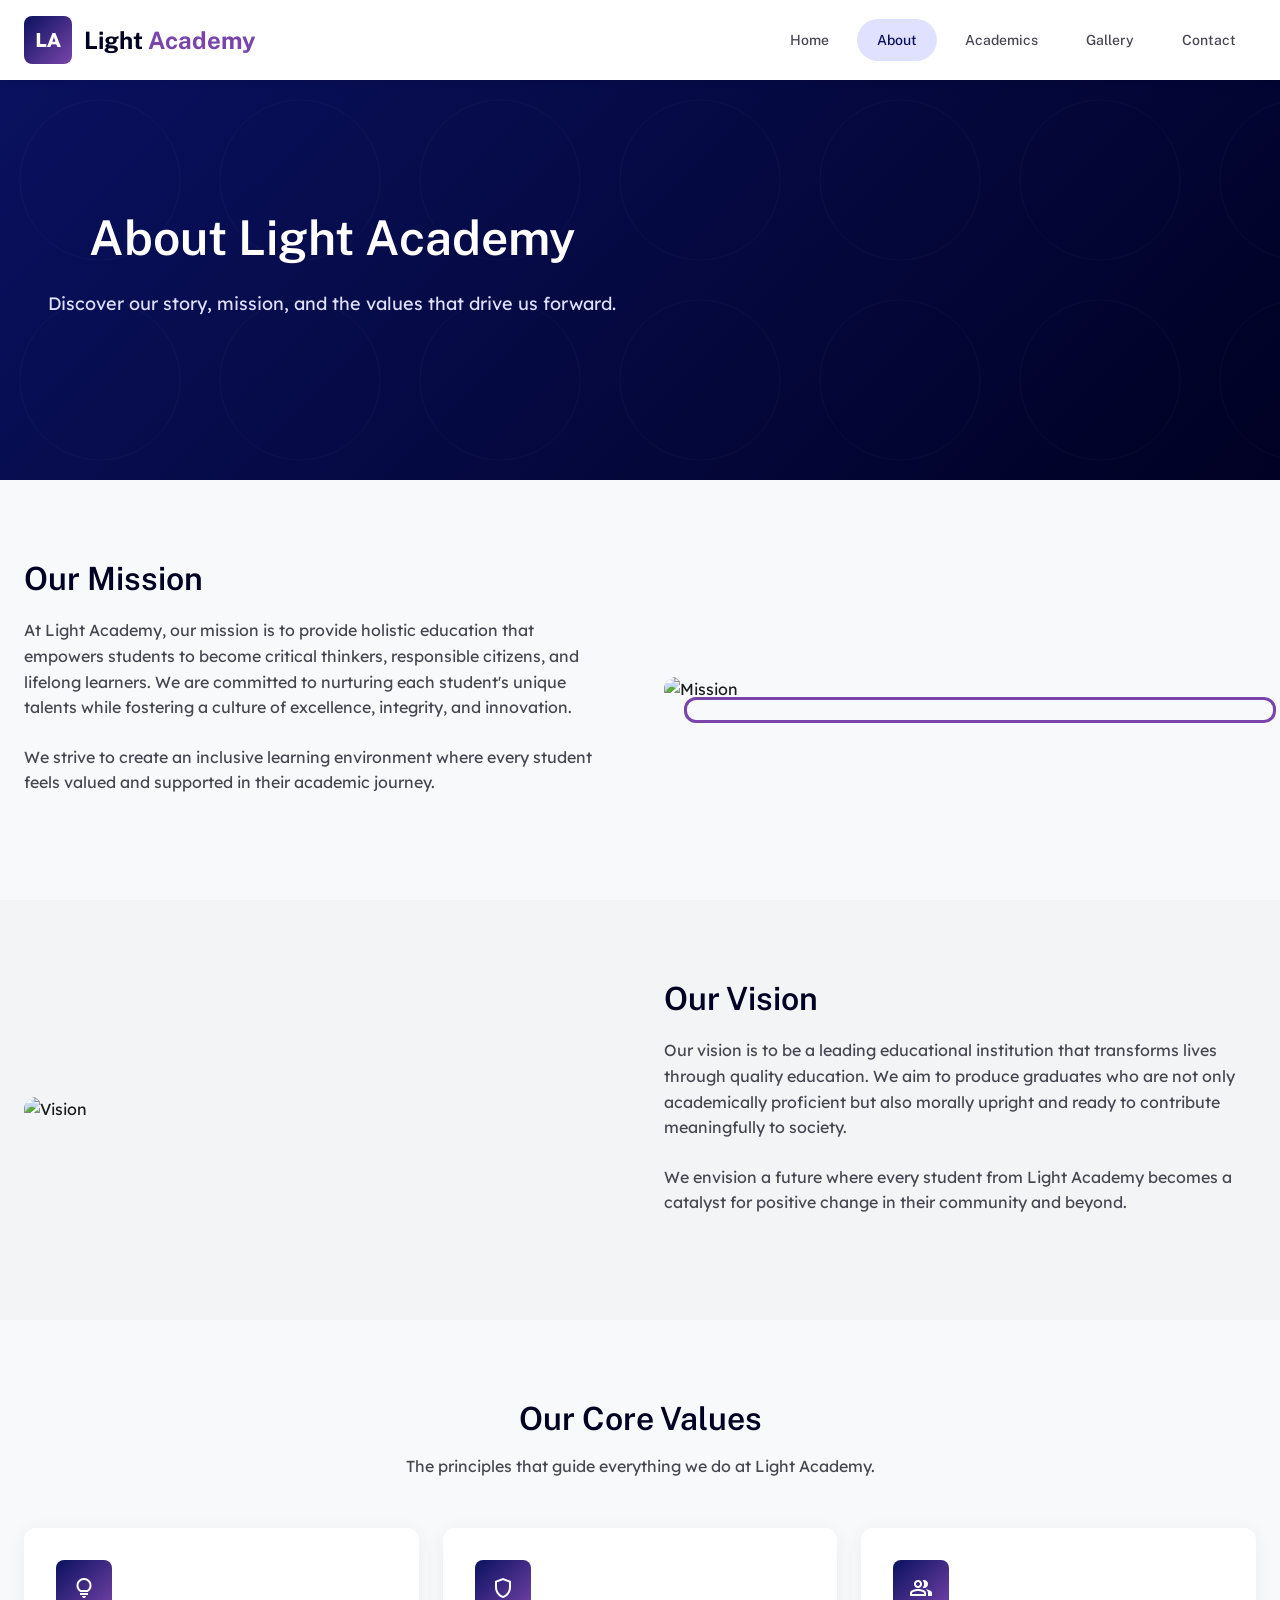
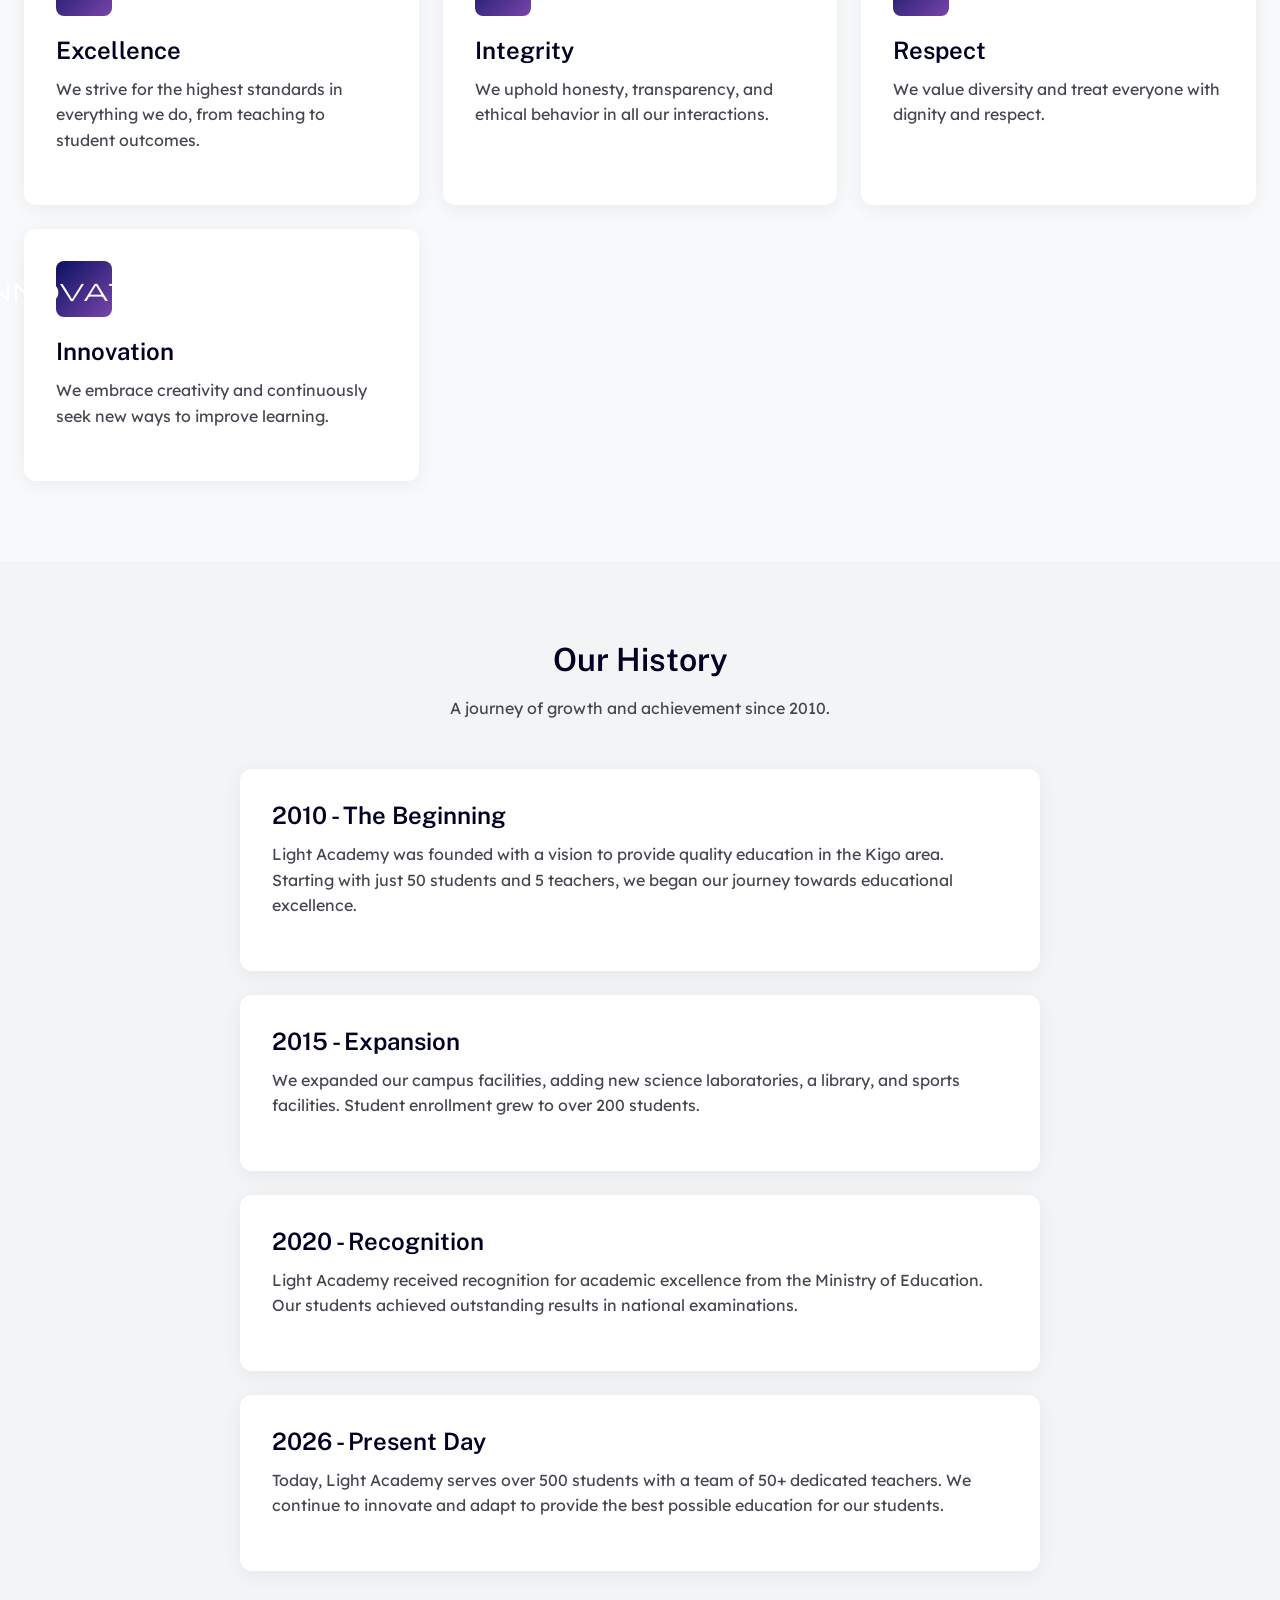
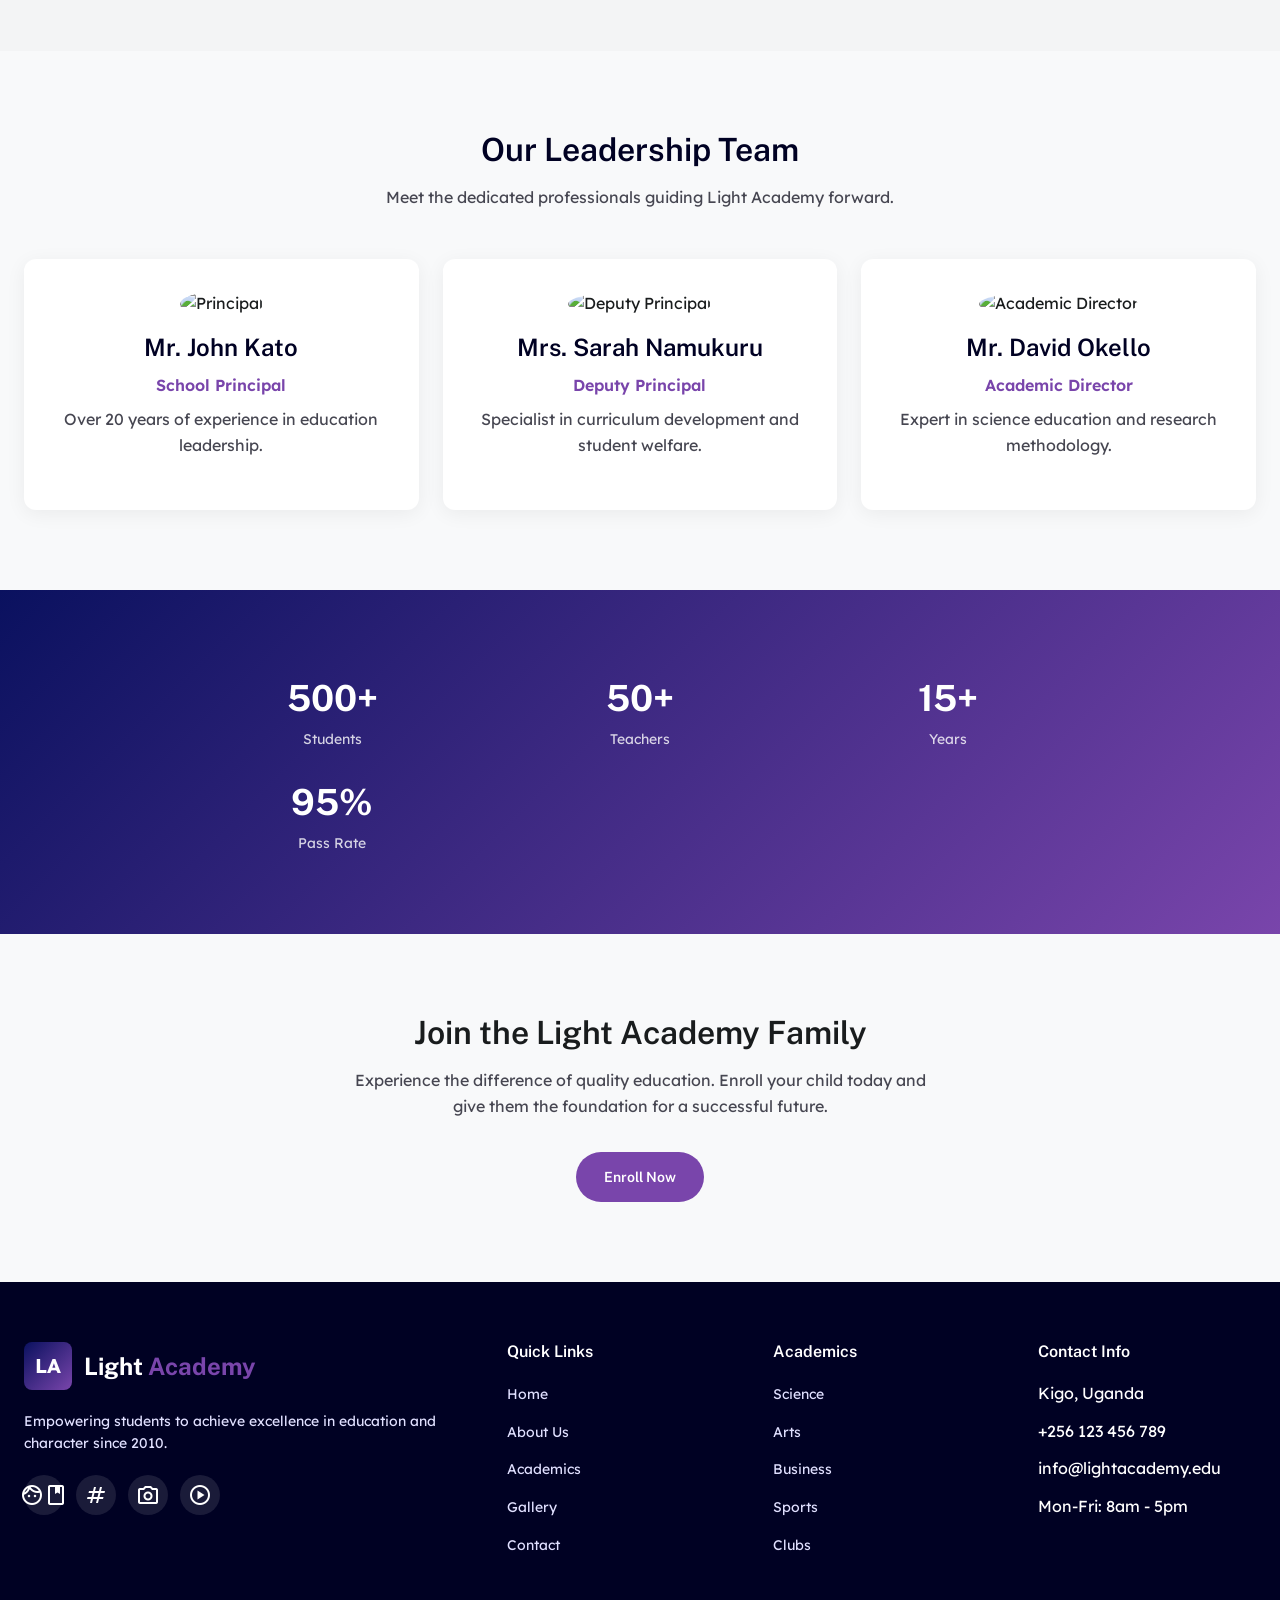
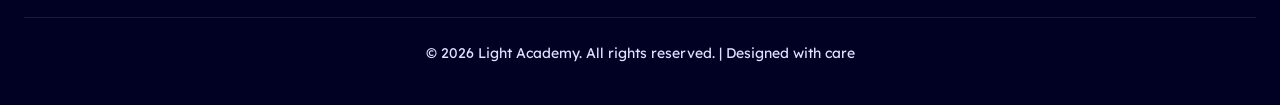
==== about.html @ 8215b7bc "Initial commit - Light Academy website" ====
<!DOCTYPE html>
<html lang="en">
<head>
    <meta charset="UTF-8">
    <meta name="viewport" content="width=device-width, initial-scale=1.0">
    <title>About Us - Light Academy</title>
    <meta name="description" content="Learn about Light Academy's history, mission, vision, and our team of dedicated educators.">
    
    <!-- Fonts -->
    <link rel="preconnect" href="https://fonts.googleapis.com">
    <link rel="preconnect" href="https://fonts.gstatic.com" crossorigin>
    <link href="https://fonts.googleapis.com/css2?family=Public+Sans:wght@400;500;600;700;800;900&family=Lexend:wght@300;400;500;600&display=swap" rel="stylesheet">
    <link href="https://fonts.googleapis.com/css2?family=Material+Symbols+Outlined:wght,FILL@100..700,0..1&display=swap" rel="stylesheet">
    
    <!-- Styles -->
    <link rel="stylesheet" href="css/styles.css">
</head>
<body>
    <!-- Header -->
    <header class="header">
        <div class="header-container">
            <a href="index.html" class="logo">
                <div class="logo-icon">LA</div>
                <div class="logo-text">Light <span>Academy</span></div>
            </a>
            
            <nav>
                <ul class="nav-menu">
                    <li class="nav-item"><a href="index.html" class="nav-link">Home</a></li>
                    <li class="nav-item"><a href="about.html" class="nav-link active">About</a></li>
                    <li class="nav-item"><a href="academics.html" class="nav-link">Academics</a></li>
                    <li class="nav-item"><a href="gallery.html" class="nav-link">Gallery</a></li>
                    <li class="nav-item"><a href="contact.html" class="nav-link">Contact</a></li>
                </ul>
            </nav>
            
            <div class="menu-toggle">
                <span></span>
                <span></span>
                <span></span>
            </div>
        </div>
    </header>

    <!-- Page Header -->
    <section class="hero" style="min-height: 400px;">
        <div class="hero-content" style="padding: 60px 24px;">
            <div class="hero-text" style="text-align: center; max-width: 800px; margin: 0 auto;">
                <h1>About Light Academy</h1>
                <p>Discover our story, mission, and the values that drive us forward.</p>
            </div>
        </div>
    </section>

    <!-- Mission & Vision Section -->
    <section class="section">
        <div class="container">
            <div class="about-grid">
                <div class="about-content">
                    <h2>Our Mission</h2>
                    <p>At Light Academy, our mission is to provide holistic education that empowers students to become critical thinkers, responsible citizens, and lifelong learners. We are committed to nurturing each student's unique talents while fostering a culture of excellence, integrity, and innovation.</p>
                    <p>We strive to create an inclusive learning environment where every student feels valued and supported in their academic journey.</p>
                </div>
                <div class="about-image">
                    <img src="https://images.unsplash.com/photo-1524178232363-1fb2b075b655?w=500&h=400&fit=crop" alt="Mission">
                </div>
            </div>
        </div>
    </section>

    <!-- Vision Section -->
    <section class="section about-section">
        <div class="container">
            <div class="about-grid">
                <div class="about-image">
                    <img src="https://images.unsplash.com/photo-1497633762265-9d179a990aa6?w=500&h=400&fit=crop" alt="Vision">
                </div>
                <div class="about-content">
                    <h2>Our Vision</h2>
                    <p>Our vision is to be a leading educational institution that transforms lives through quality education. We aim to produce graduates who are not only academically proficient but also morally upright and ready to contribute meaningfully to society.</p>
                    <p>We envision a future where every student from Light Academy becomes a catalyst for positive change in their community and beyond.</p>
                </div>
            </div>
        </div>
    </section>

    <!-- Core Values -->
    <section class="section">
        <div class="container">
            <div class="section-header">
                <h2>Our Core Values</h2>
                <p>The principles that guide everything we do at Light Academy.</p>
            </div>
            
            <div class="cards-grid">
                <div class="card">
                    <div class="card-icon">
                        <span class="material-symbols-outlined">lightbulb</span>
                    </div>
                    <h3>Excellence</h3>
                    <p>We strive for the highest standards in everything we do, from teaching to student outcomes.</p>
                </div>
                
                <div class="card">
                    <div class="card-icon">
                        <span class="material-symbols-outlined">shield</span>
                    </div>
                    <h3>Integrity</h3>
                    <p>We uphold honesty, transparency, and ethical behavior in all our interactions.</p>
                </div>
                
                <div class="card">
                    <div class="card-icon">
                        <span class="material-symbols-outlined">group</span>
                    </div>
                    <h3>Respect</h3>
                    <p>We value diversity and treat everyone with dignity and respect.</p>
                </div>
                
                <div class="card">
                    <div class="card-icon">
                        <span class="material-symbols-outlined">innovation</span>
                    </div>
                    <h3>Innovation</h3>
                    <p>We embrace creativity and continuously seek new ways to improve learning.</p>
                </div>
            </div>
        </div>
    </section>

    <!-- History Section -->
    <section class="section about-section">
        <div class="container">
            <div class="section-header">
                <h2>Our History</h2>
                <p>A journey of growth and achievement since 2010.</p>
            </div>
            
            <div style="max-width: 800px; margin: 0 auto;">
                <div class="card" style="margin-bottom: 24px;">
                    <h3>2010 - The Beginning</h3>
                    <p>Light Academy was founded with a vision to provide quality education in the Kigo area. Starting with just 50 students and 5 teachers, we began our journey towards educational excellence.</p>
                </div>
                
                <div class="card" style="margin-bottom: 24px;">
                    <h3>2015 - Expansion</h3>
                    <p>We expanded our campus facilities, adding new science laboratories, a library, and sports facilities. Student enrollment grew to over 200 students.</p>
                </div>
                
                <div class="card" style="margin-bottom: 24px;">
                    <h3>2020 - Recognition</h3>
                    <p>Light Academy received recognition for academic excellence from the Ministry of Education. Our students achieved outstanding results in national examinations.</p>
                </div>
                
                <div class="card">
                    <h3>2026 - Present Day</h3>
                    <p>Today, Light Academy serves over 500 students with a team of 50+ dedicated teachers. We continue to innovate and adapt to provide the best possible education for our students.</p>
                </div>
            </div>
        </div>
    </section>

    <!-- Team Section -->
    <section class="section">
        <div class="container">
            <div class="section-header">
                <h2>Our Leadership Team</h2>
                <p>Meet the dedicated professionals guiding Light Academy forward.</p>
            </div>
            
            <div class="cards-grid">
                <div class="card" style="text-align: center;">
                    <img src="https://images.unsplash.com/photo-1560250097-0b93528c311a?w=200&h=200&fit=crop" alt="Principal" style="width: 120px; height: 120px; border-radius: 50%; object-fit: cover; margin-bottom: 16px;">
                    <h3>Mr. John Kato</h3>
                    <p style="color: var(--secondary); font-weight: 600; margin-bottom: 8px;">School Principal</p>
                    <p>Over 20 years of experience in education leadership.</p>
                </div>
                
                <div class="card" style="text-align: center;">
                    <img src="https://images.unsplash.com/photo-1573496359142-b8d87734a5a2?w=200&h=200&fit=crop" alt="Deputy Principal" style="width: 120px; height: 120px; border-radius: 50%; object-fit: cover; margin-bottom: 16px;">
                    <h3>Mrs. Sarah Namukuru</h3>
                    <p style="color: var(--secondary); font-weight: 600; margin-bottom: 8px;">Deputy Principal</p>
                    <p>Specialist in curriculum development and student welfare.</p>
                </div>
                
                <div class="card" style="text-align: center;">
                    <img src="https://images.unsplash.com/photo-1472099645785-5658abf4ff4e?w=200&h=200&fit=crop" alt="Academic Director" style="width: 120px; height: 120px; border-radius: 50%; object-fit: cover; margin-bottom: 16px;">
                    <h3>Mr. David Okello</h3>
                    <p style="color: var(--secondary); font-weight: 600; margin-bottom: 8px;">Academic Director</p>
                    <p>Expert in science education and research methodology.</p>
                </div>
            </div>
        </div>
    </section>

    <!-- Stats Section -->
    <section class="section" style="background: linear-gradient(135deg, #0a115f, #7945ab); color: white;">
        <div class="container">
            <div class="stats-grid" style="max-width: 900px; margin: 0 auto;">
                <div class="stat-item">
                    <div class="stat-number" style="color: white;">500+</div>
                    <div class="stat-label" style="color: rgba(255,255,255,0.8);">Students</div>
                </div>
                <div class="stat-item">
                    <div class="stat-number" style="color: white;">50+</div>
                    <div class="stat-label" style="color: rgba(255,255,255,0.8);">Teachers</div>
                </div>
                <div class="stat-item">
                    <div class="stat-number" style="color: white;">15+</div>
                    <div class="stat-label" style="color: rgba(255,255,255,0.8);">Years</div>
                </div>
                <div class="stat-item">
                    <div class="stat-number" style="color: white;">95%</div>
                    <div class="stat-label" style="color: rgba(255,255,255,0.8);">Pass Rate</div>
                </div>
            </div>
        </div>
    </section>

    <!-- Call to Action -->
    <section class="section">
        <div class="container" style="text-align: center;">
            <h2>Join the Light Academy Family</h2>
            <p style="max-width: 600px; margin: 16px auto 32px; color: var(--on-surface-variant);">Experience the difference of quality education. Enroll your child today and give them the foundation for a successful future.</p>
            <a href="contact.html" class="btn btn-primary">Enroll Now</a>
        </div>
    </section>

    <!-- Footer -->
    <footer class="footer">
        <div class="footer-grid">
            <div class="footer-brand">
                <div class="logo">
                    <div class="logo-icon">LA</div>
                    <div class="logo-text">Light <span>Academy</span></div>
                </div>
                <p>Empowering students to achieve excellence in education and character since 2010.</p>
                <div class="social-links">
                    <a href="#" class="social-link" aria-label="Facebook">
                        <span class="material-symbols-outlined">facebook</span>
                    </a>
                    <a href="#" class="social-link" aria-label="Twitter">
                        <span class="material-symbols-outlined">tag</span>
                    </a>
                    <a href="#" class="social-link" aria-label="Instagram">
                        <span class="material-symbols-outlined">photo_camera</span>
                    </a>
                    <a href="#" class="social-link" aria-label="YouTube">
                        <span class="material-symbols-outlined">play_circle</span>
                    </a>
                </div>
            </div>
            
            <div class="footer-column">
                <h4>Quick Links</h4>
                <ul class="footer-links">
                    <li><a href="index.html">Home</a></li>
                    <li><a href="about.html">About Us</a></li>
                    <li><a href="academics.html">Academics</a></li>
                    <li><a href="gallery.html">Gallery</a></li>
                    <li><a href="contact.html">Contact</a></li>
                </ul>
            </div>
            
            <div class="footer-column">
                <h4>Academics</h4>
                <ul class="footer-links">
                    <li><a href="academics.html">Science</a></li>
                    <li><a href="academics.html">Arts</a></li>
                    <li><a href="academics.html">Business</a></li>
                    <li><a href="academics.html">Sports</a></li>
                    <li><a href="academics.html">Clubs</a></li>
                </ul>
            </div>
            
            <div class="footer-column">
                <h4>Contact Info</h4>
                <ul class="footer-links">
                    <li>Kigo, Uganda</li>
                    <li>+256 123 456 789</li>
                    <li>info@lightacademy.edu</li>
                    <li>Mon-Fri: 8am - 5pm</li>
                </ul>
            </div>
        </div>
        
        <div class="footer-bottom">
            <p>&copy; 2026 Light Academy. All rights reserved. | Designed with care</p>
        </div>
    </footer>

    <!-- JavaScript -->
    <script src="js/script.js"></script>
</body>
</html>
---- css/styles.css ----
/* ========================================
   LIGHT ACADEMY - Main Stylesheet
   ======================================== */

/* CSS Variables - Based on your design system */
:root {
    /* Colors from your UI */
    --primary: #000123;
    --primary-container: #0a115f;
    --primary-fixed: #e0e0ff;
    --on-primary: #ffffff;
    --on-primary-fixed: #070d5d;
    --on-primary-container: #787fcd;
    
    --secondary: #7945ab;
    --secondary-container: #ca93ff;
    --secondary-fixed: #f0dbff;
    --on-secondary: #ffffff;
    --on-secondary-container: #582289;
    
    --tertiary: #130000;
    --tertiary-container: #460000;
    --tertiary-fixed: #ffdad4;
    --on-tertiary: #ffffff;
    
    --background: #f8f9fa;
    --surface: #f8f9fa;
    --surface-container: #edeeef;
    --surface-container-low: #f3f4f5;
    --surface-container-high: #e7e8e9;
    --surface-bright: #f8f9fa;
    --surface-dim: #d9dadb;
    --surface-lowest: #ffffff;
    
    --on-background: #191c1d;
    --on-surface: #191c1d;
    --on-surface-variant: #464651;
    
    --error: #ba1a1a;
    --error-container: #ffdad6;
    --on-error: #ffffff;
    --on-error-container: #93000a;
    
    --outline: #767682;
    --outline-variant: #c7c5d2;
    
    --inverse-surface: #2e3132;
    --inverse-on-surface: #f0f1f2;
    --inverse-primary: #bdc2ff;
    
    /* Spacing */
    --spacing-xs: 4px;
    --spacing-sm: 12px;
    --spacing-md: 24px;
    --spacing-lg: 48px;
    --spacing-xl: 80px;
    
    /* Border Radius */
    --radius-sm: 0.25rem;
    --radius-md: 0.5rem;
    --radius-lg: 0.75rem;
    --radius-full: 9999px;
    
    /* Fonts */
    --font-headline: 'Public Sans', sans-serif;
    --font-body: 'Lexend', sans-serif;
}

/* Reset & Base Styles */
* {
    margin: 0;
    padding: 0;
    box-sizing: border-box;
}

html {
    scroll-behavior: smooth;
}

body {
    font-family: var(--font-body);
    background-color: var(--background);
    color: var(--on-surface);
    line-height: 1.6;
    min-height: 100vh;
}

/* Typography */
h1, h2, h3, h4, h5, h6 {
    font-family: var(--font-headline);
    font-weight: 600;
    line-height: 1.2;
}

h1 { font-size: 48px; }
h2 { font-size: 32px; }
h3 { font-size: 24px; }
h4 { font-size: 20px; }

p { margin-bottom: 16px; }

a {
    text-decoration: none;
    color: inherit;
    transition: color 0.3s ease;
}

/* ========================================
   HEADER & NAVIGATION
   ======================================== */
.header {
    background-color: var(--surface-lowest);
    box-shadow: 0 2px 8px rgba(0, 0, 0, 0.08);
    position: sticky;
    top: 0;
    z-index: 1000;
}

.header-container {
    max-width: 1280px;
    margin: 0 auto;
    padding: 16px 24px;
    display: flex;
    justify-content: space-between;
    align-items: center;
}

.logo {
    display: flex;
    align-items: center;
    gap: 12px;
}

.logo-icon {
    width: 48px;
    height: 48px;
    background: linear-gradient(135deg, var(--primary-container), var(--secondary));
    border-radius: var(--radius-md);
    display: flex;
    align-items: center;
    justify-content: center;
    color: white;
    font-weight: 700;
    font-size: 20px;
}

.logo-text {
    font-family: var(--font-headline);
    font-size: 24px;
    font-weight: 700;
    color: var(--primary);
}

.logo-text span {
    color: var(--secondary);
}

/* Navigation */
.nav-menu {
    display: flex;
    align-items: center;
    gap: 8px;
    list-style: none;
}

.nav-item {
    position: relative;
}

.nav-link {
    display: block;
    padding: 10px 20px;
    font-family: var(--font-headline);
    font-size: 14px;
    font-weight: 500;
    color: var(--on-surface-variant);
    border-radius: var(--radius-full);
    transition: all 0.3s ease;
}

.nav-link:hover,
.nav-link.active {
    background-color: var(--primary-fixed);
    color: var(--on-primary-fixed);
}

/* Mobile Menu Toggle */
.menu-toggle {
    display: none;
    flex-direction: column;
    gap: 5px;
    cursor: pointer;
    padding: 8px;
}

.menu-toggle span {
    width: 24px;
    height: 2px;
    background-color: var(--on-surface);
    transition: all 0.3s ease;
}

/* ========================================
   HERO SECTION
   ======================================== */
.hero {
    position: relative;
    min-height: 600px;
    display: flex;
    align-items: center;
    background: linear-gradient(135deg, var(--primary-container) 0%, var(--primary) 100%);
    overflow: hidden;
}

.hero::before {
    content: '';
    position: absolute;
    top: 0;
    left: 0;
    right: 0;
    bottom: 0;
    background: url('data:image/svg+xml,<svg xmlns="http://www.w3.org/2000/svg" viewBox="0 0 100 100"><circle cx="50" cy="50" r="40" fill="none" stroke="rgba(255,255,255,0.05)" stroke-width="0.5"/></svg>') repeat;
    background-size: 200px 200px;
    opacity: 0.5;
}

.hero-content {
    position: relative;
    z-index: 1;
    max-width: 1280px;
    margin: 0 auto;
    padding: 80px 24px;
    display: grid;
    grid-template-columns: 1fr 1fr;
    gap: 48px;
    align-items: center;
}

.hero-text h1 {
    color: white;
    margin-bottom: 24px;
    animation: fadeInUp 0.8s ease;
}

.hero-text p {
    color: var(--primary-fixed);
    font-size: 18px;
    margin-bottom: 32px;
    animation: fadeInUp 0.8s ease 0.2s both;
}

.hero-buttons {
    display: flex;
    gap: 16px;
    animation: fadeInUp 0.8s ease 0.4s both;
}

.hero-image {
    position: relative;
    animation: fadeInRight 0.8s ease 0.3s both;
}

.hero-image img {
    width: 100%;
    border-radius: var(--radius-lg);
    box-shadow: 0 20px 60px rgba(0, 0, 0, 0.3);
}

/* Buttons */
.btn {
    display: inline-flex;
    align-items: center;
    justify-content: center;
    gap: 8px;
    padding: 14px 28px;
    font-family: var(--font-headline);
    font-size: 14px;
    font-weight: 600;
    border-radius: var(--radius-full);
    cursor: pointer;
    transition: all 0.3s ease;
    border: none;
}

.btn-primary {
    background-color: var(--secondary);
    color: var(--on-secondary);
}

.btn-primary:hover {
    background-color: var(--on-secondary-container);
    transform: translateY(-2px);
    box-shadow: 0 8px 20px rgba(121, 69, 171, 0.4);
}

.btn-secondary {
    background-color: transparent;
    color: white;
    border: 2px solid white;
}

.btn-secondary:hover {
    background-color: white;
    color: var(--primary);
}

/* ========================================
   SECTIONS
   ======================================== */
.section {
    padding: 80px 24px;
}

.section-header {
    text-align: center;
    max-width: 700px;
    margin: 0 auto 48px;
}

.section-header h2 {
    color: var(--primary);
    margin-bottom: 16px;
}

.section-header p {
    color: var(--on-surface-variant);
    font-size: 16px;
}

.container {
    max-width: 1280px;
    margin: 0 auto;
}

/* ========================================
   CARDS
   ======================================== */
.cards-grid {
    display: grid;
    grid-template-columns: repeat(auto-fit, minmax(300px, 1fr));
    gap: 24px;
}

.card {
    background-color: var(--surface-lowest);
    border-radius: var(--radius-lg);
    padding: 32px;
    box-shadow: 0 4px 20px rgba(0, 0, 0, 0.06);
    transition: all 0.3s ease;
}

.card:hover {
    transform: translateY(-8px);
    box-shadow: 0 12px 40px rgba(0, 0, 0, 0.12);
}

.card-icon {
    width: 56px;
    height: 56px;
    background: linear-gradient(135deg, var(--primary-container), var(--secondary));
    border-radius: var(--radius-md);
    display: flex;
    align-items: center;
    justify-content: center;
    margin-bottom: 20px;
    color: white;
    font-size: 24px;
}

.card h3 {
    color: var(--primary);
    margin-bottom: 12px;
}

.card p {
    color: var(--on-surface-variant);
    margin-bottom: 20px;
}

.card-link {
    display: inline-flex;
    align-items: center;
    gap: 8px;
    color: var(--secondary);
    font-weight: 600;
    font-size: 14px;
}

.card-link:hover {
    gap: 12px;
}

/* ========================================
   ABOUT SECTION
   ======================================== */
.about-section {
    background-color: var(--surface-container-low);
}

.about-grid {
    display: grid;
    grid-template-columns: 1fr 1fr;
    gap: 48px;
    align-items: center;
}

.about-image {
    position: relative;
}

.about-image img {
    width: 100%;
    border-radius: var(--radius-lg);
}

.about-image::after {
    content: '';
    position: absolute;
    top: 20px;
    left: 20px;
    right: -20px;
    bottom: -20px;
    border: 3px solid var(--secondary);
    border-radius: var(--radius-lg);
    z-index: -1;
}

.about-content h2 {
    color: var(--primary);
    margin-bottom: 20px;
}

.about-content p {
    color: var(--on-surface-variant);
    margin-bottom: 24px;
}

.stats-grid {
    display: grid;
    grid-template-columns: repeat(3, 1fr);
    gap: 24px;
    margin-top: 32px;
}

.stat-item {
    text-align: center;
}

.stat-number {
    font-family: var(--font-headline);
    font-size: 36px;
    font-weight: 700;
    color: var(--secondary);
}

.stat-label {
    font-size: 14px;
    color: var(--on-surface-variant);
}

/* ========================================
   ACADEMICS / PROGRAMS
   ======================================== */
.programs-grid {
    display: grid;
    grid-template-columns: repeat(auto-fit, minmax(350px, 1fr));
    gap: 24px;
}

.program-card {
    background-color: var(--surface-lowest);
    border-radius: var(--radius-lg);
    overflow: hidden;
    box-shadow: 0 4px 20px rgba(0, 0, 0, 0.06);
    transition: all 0.3s ease;
}

.program-card:hover {
    transform: translateY(-8px);
    box-shadow: 0 12px 40px rgba(0, 0, 0, 0.12);
}

.program-image {
    width: 100%;
    height: 200px;
    object-fit: cover;
}

.program-content {
    padding: 24px;
}

.program-tag {
    display: inline-block;
    padding: 4px 12px;
    background-color: var(--primary-fixed);
    color: var(--on-primary-fixed);
    font-size: 12px;
    font-weight: 600;
    border-radius: var(--radius-full);
    margin-bottom: 12px;
}

.program-content h3 {
    color: var(--primary);
    margin-bottom: 12px;
}

.program-content p {
    color: var(--on-surface-variant);
    font-size: 14px;
    margin-bottom: 16px;
}

.program-features {
    list-style: none;
    margin-bottom: 20px;
}

.program-features li {
    display: flex;
    align-items: center;
    gap: 8px;
    padding: 8px 0;
    font-size: 14px;
    color: var(--on-surface-variant);
    border-bottom: 1px solid var(--outline-variant);
}

.program-features li:last-child {
    border-bottom: none;
}

.program-features li::before {
    content: '✓';
    color: var(--secondary);
    font-weight: 700;
}

/* ========================================
   GALLERY
   ======================================== */
.gallery-grid {
    display: grid;
    grid-template-columns: repeat(auto-fill, minmax(280px, 1fr));
    gap: 16px;
}

.gallery-item {
    position: relative;
    overflow: hidden;
    border-radius: var(--radius-md);
    aspect-ratio: 4/3;
    cursor: pointer;
}

.gallery-item img {
    width: 100%;
    height: 100%;
    object-fit: cover;
    transition: transform 0.5s ease;
}

.gallery-item:hover img {
    transform: scale(1.1);
}

.gallery-overlay {
    position: absolute;
    bottom: 0;
    left: 0;
    right: 0;
    padding: 20px;
    background: linear-gradient(transparent, rgba(0, 0, 0, 0.8));
    color: white;
    transform: translateY(100%);
    transition: transform 0.3s ease;
}

.gallery-item:hover .gallery-overlay {
    transform: translateY(0);
}

/* Gallery Slideshow */
.slideshow-container {
    position: relative;
    max-width: 900px;
    margin: 0 auto 48px;
    border-radius: var(--radius-lg);
    overflow: hidden;
}

.slide {
    display: none;
    animation: fade 0.5s ease;
}

.slide.active {
    display: block;
}

.slide img {
    width: 100%;
    height: 500px;
    object-fit: cover;
}

.slide-caption {
    position: absolute;
    bottom: 0;
    left: 0;
    right: 0;
    padding: 24px;
    background: linear-gradient(transparent, rgba(0, 0, 0, 0.8));
    color: white;
}

.slideshow-nav {
    position: absolute;
    top: 50%;
    transform: translateY(-50%);
    width: 48px;
    height: 48px;
    background-color: rgba(255, 255, 255, 0.9);
    border: none;
    border-radius: 50%;
    cursor: pointer;
    display: flex;
    align-items: center;
    justify-content: center;
    font-size: 24px;
    transition: all 0.3s ease;
}

.slideshow-nav:hover {
    background-color: white;
    transform: translateY(-50%) scale(1.1);
}

.slideshow-nav.prev { left: 16px; }
.slideshow-nav.next { right: 16px; }

.slideshow-dots {
    display: flex;
    justify-content: center;
    gap: 8px;
    margin-top: 16px;
}

.dot {
    width: 12px;
    height: 12px;
    background-color: var(--outline);
    border-radius: 50%;
    cursor: pointer;
    transition: all 0.3s ease;
}

.dot.active,
.dot:hover {
    background-color: var(--secondary);
    transform: scale(1.2);
}

/* ========================================
   CONTACT / REGISTRATION FORM
   ======================================== */
.contact-section {
    background-color: var(--surface-container-low);
}

.contact-grid {
    display: grid;
    grid-template-columns: 1fr 1.5fr;
    gap: 48px;
}

.contact-info {
    background-color: var(--surface-lowest);
    padding: 32px;
    border-radius: var(--radius-lg);
    box-shadow: 0 4px 20px rgba(0, 0, 0, 0.06);
}

.contact-info h3 {
    color: var(--primary);
    margin-bottom: 24px;
}

.info-item {
    display: flex;
    align-items: flex-start;
    gap: 16px;
    margin-bottom: 24px;
}

.info-icon {
    width: 48px;
    height: 48px;
    background-color: var(--primary-fixed);
    border-radius: var(--radius-md);
    display: flex;
    align-items: center;
    justify-content: center;
    color: var(--on-primary-fixed);
    font-size: 20px;
    flex-shrink: 0;
}

.info-content h4 {
    color: var(--primary);
    margin-bottom: 4px;
}

.info-content p {
    color: var(--on-surface-variant);
    font-size: 14px;
    margin: 0;
}

/* Form Styles */
.form-container {
    background-color: var(--surface-lowest);
    padding: 40px;
    border-radius: var(--radius-lg);
    box-shadow: 0 4px 20px rgba(0, 0, 0, 0.06);
}

.form-container h3 {
    color: var(--primary);
    margin-bottom: 8px;
}

.form-subtitle {
    color: var(--on-surface-variant);
    margin-bottom: 32px;
}

.form-group {
    margin-bottom: 24px;
}

.form-row {
    display: grid;
    grid-template-columns: 1fr 1fr;
    gap: 16px;
}

.form-label {
    display: block;
    font-family: var(--font-headline);
    font-size: 14px;
    font-weight: 500;
    color: var(--on-surface);
    margin-bottom: 8px;
}

.form-label .required {
    color: var(--error);
}

.form-input,
.form-select,
.form-textarea {
    width: 100%;
    padding: 14px 16px;
    font-family: var(--font-body);
    font-size: 14px;
    color: var(--on-surface);
    background-color: var(--surface);
    border: 2px solid var(--outline-variant);
    border-radius: var(--radius-md);
    transition: all 0.3s ease;
}

.form-input:focus,
.form-select:focus,
.form-textarea:focus {
    outline: none;
    border-color: var(--secondary);
    box-shadow: 0 0 0 4px rgba(121, 69, 171, 0.1);
}

.form-input.error,
.form-select.error,
.form-textarea.error {
    border-color: var(--error);
}

.form-textarea {
    min-height: 120px;
    resize: vertical;
}

.form-error {
    display: none;
    color: var(--error);
    font-size: 12px;
    margin-top: 6px;
}

.form-group.has-error .form-error {
    display: block;
}

.form-checkbox {
    display: flex;
    align-items: flex-start;
    gap: 12px;
}

.form-checkbox input {
    width: 20px;
    height: 20px;
    margin-top: 2px;
    accent-color: var(--secondary);
}

.form-checkbox label {
    font-size: 14px;
    color: var(--on-surface-variant);
}

.form-submit {
    width: 100%;
    padding: 16px;
    font-size: 16px;
}

/* Form Success Message */
.form-success {
    display: none;
    padding: 20px;
    background-color: #d4edda;
    border: 1px solid #c3e6cb;
    border-radius: var(--radius-md);
    color: #155724;
    text-align: center;
    margin-top: 16px;
}

.form-success.show {
    display: block;
}

/* ========================================
   FOOTER
   ======================================== */
.footer {
    background-color: var(--primary);
    color: white;
    padding: 60px 24px 24px;
}

.footer-grid {
    display: grid;
    grid-template-columns: 2fr 1fr 1fr 1fr;
    gap: 48px;
    max-width: 1280px;
    margin: 0 auto 48px;
}

.footer-brand .logo {
    margin-bottom: 20px;
}

.footer-brand .logo-text {
    color: white;
}

.footer-brand p {
    color: var(--primary-fixed);
    font-size: 14px;
    margin-bottom: 20px;
}

.social-links {
    display: flex;
    gap: 12px;
}

.social-link {
    width: 40px;
    height: 40px;
    background-color: rgba(255, 255, 255, 0.1);
    border-radius: 50%;
    display: flex;
    align-items: center;
    justify-content: center;
    transition: all 0.3s ease;
}

.social-link:hover {
    background-color: var(--secondary);
    transform: translateY(-4px);
}

.footer-column h4 {
    color: white;
    margin-bottom: 20px;
    font-size: 16px;
}

.footer-links {
    list-style: none;
}

.footer-links li {
    margin-bottom: 12px;
}

.footer-links a {
    color: var(--primary-fixed);
    font-size: 14px;
    transition: all 0.3s ease;
}

.footer-links a:hover {
    color: white;
    padding-left: 8px;
}

.footer-bottom {
    border-top: 1px solid rgba(255, 255, 255, 0.1);
    padding-top: 24px;
    text-align: center;
    color: var(--primary-fixed);
    font-size: 14px;
}

/* ========================================
   ANIMATIONS
   ======================================== */
@keyframes fadeInUp {
    from {
        opacity: 0;
        transform: translateY(30px);
    }
    to {
        opacity: 1;
        transform: translateY(0);
    }
}

@keyframes fadeInRight {
    from {
        opacity: 0;
        transform: translateX(30px);
    }
    to {
        opacity: 1;
        transform: translateX(0);
    }
}

@keyframes fade {
    from { opacity: 0.4; }
    to { opacity: 1; }
}

/* ========================================
   RESPONSIVE DESIGN
   ======================================== */
@media (max-width: 1024px) {
    .hero-content {
        grid-template-columns: 1fr;
        text-align: center;
    }
    
    .hero-buttons {
        justify-content: center;
    }
    
    .hero-image {
        max-width: 500px;
        margin: 0 auto;
    }
    
    .about-grid,
    .contact-grid {
        grid-template-columns: 1fr;
    }
    
    .footer-grid {
        grid-template-columns: 1fr 1fr;
    }
}

@media (max-width: 768px) {
    h1 { font-size: 36px; }
    h2 { font-size: 28px; }
    
    .menu-toggle {
        display: flex;
    }
    
    .nav-menu {
        position: fixed;
        top: 80px;
        left: 0;
        right: 0;
        background-color: var(--surface-lowest);
        flex-direction: column;
        padding: 24px;
        box-shadow: 0 8px 20px rgba(0, 0, 0, 0.1);
        transform: translateY(-150%);
        opacity: 0;
        transition: all 0.3s ease;
    }
    
    .nav-menu.active {
        transform: translateY(0);
        opacity: 1;
    }
    
    .nav-link {
        width: 100%;
        text-align: center;
    }
    
    .hero {
        min-height: auto;
        padding: 40px 0;
    }
    
    .section {
        padding: 60px 16px;
    }
    
    .stats-grid {
        grid-template-columns: 1fr;
        gap: 16px;
    }
    
    .form-row {
        grid-template-columns: 1fr;
    }
    
    .footer-grid {
        grid-template-columns: 1fr;
        text-align: center;
    }
    
    .social-links {
        justify-content: center;
    }
}

@media (max-width: 480px) {
    .hero-buttons {
        flex-direction: column;
    }
    
    .btn {
        width: 100%;
    }
    
    .cards-grid,
    .programs-grid {
        grid-template-columns: 1fr;
    }
}
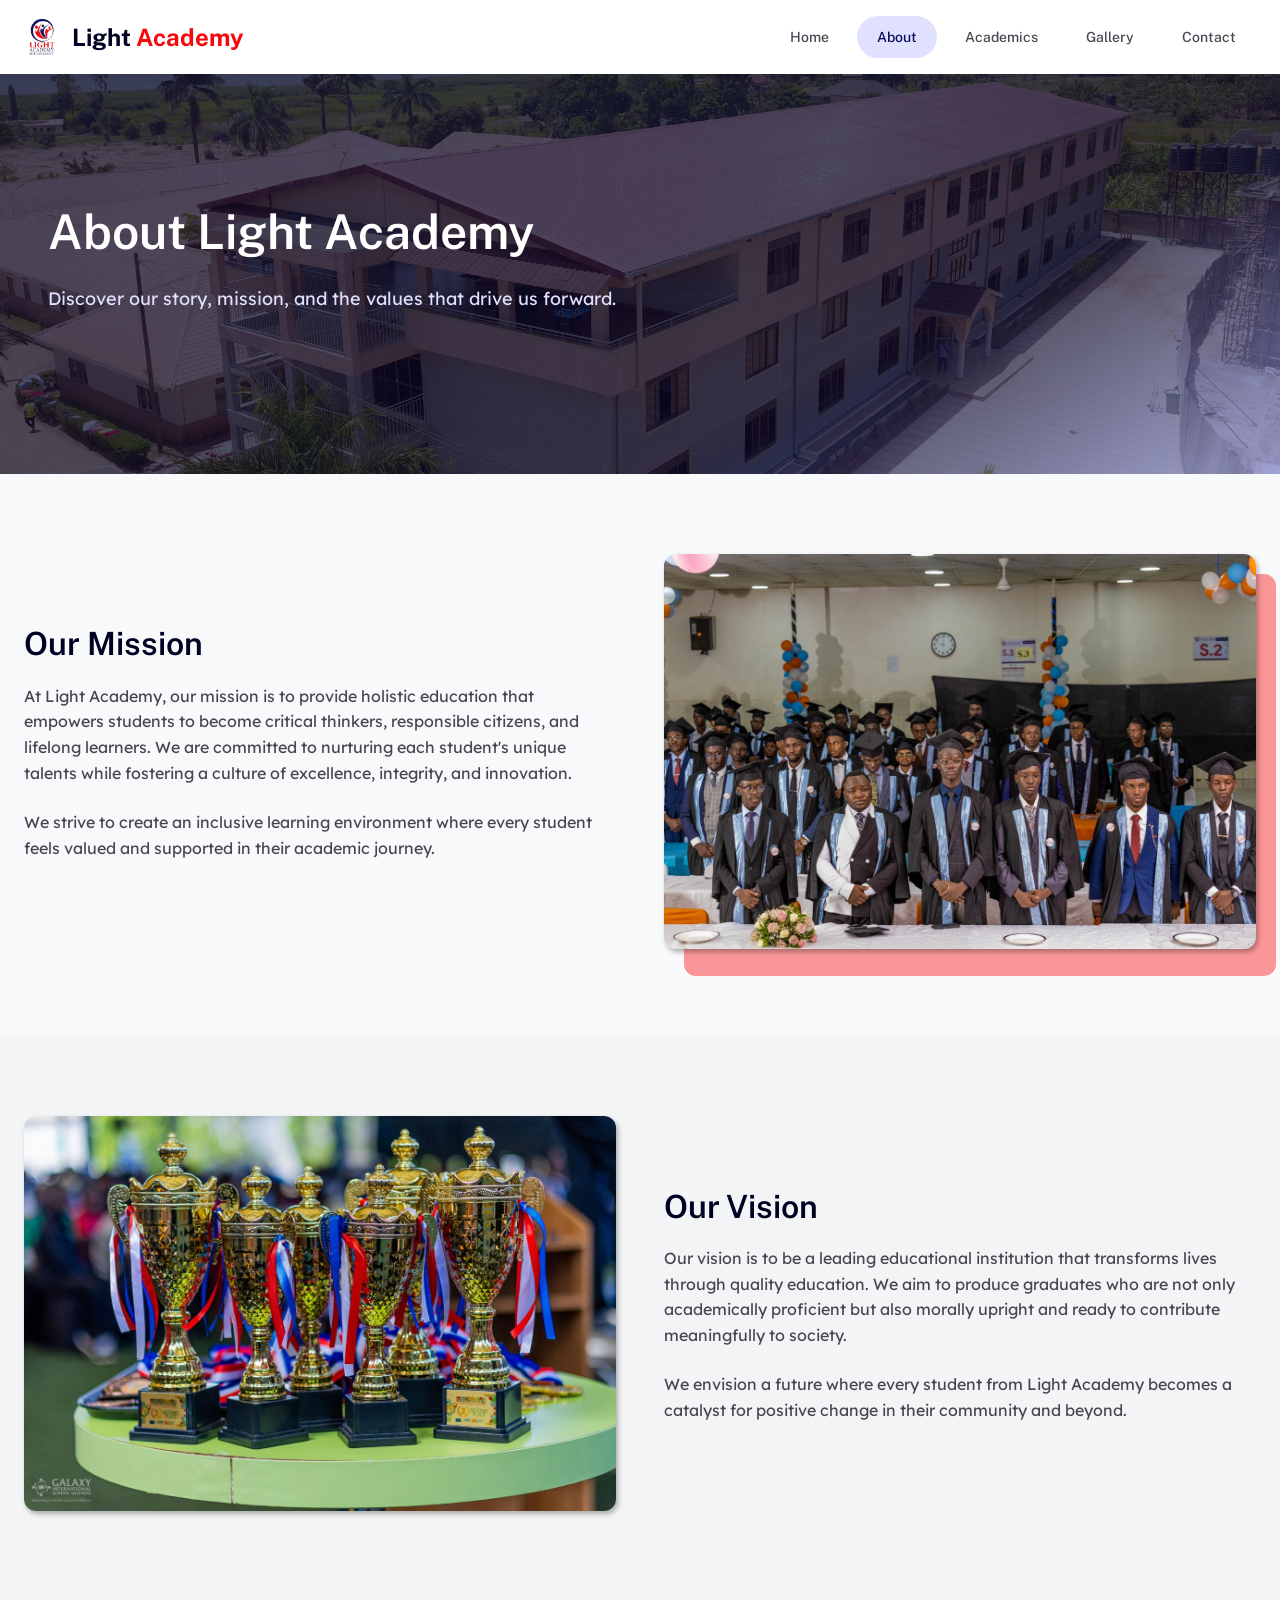
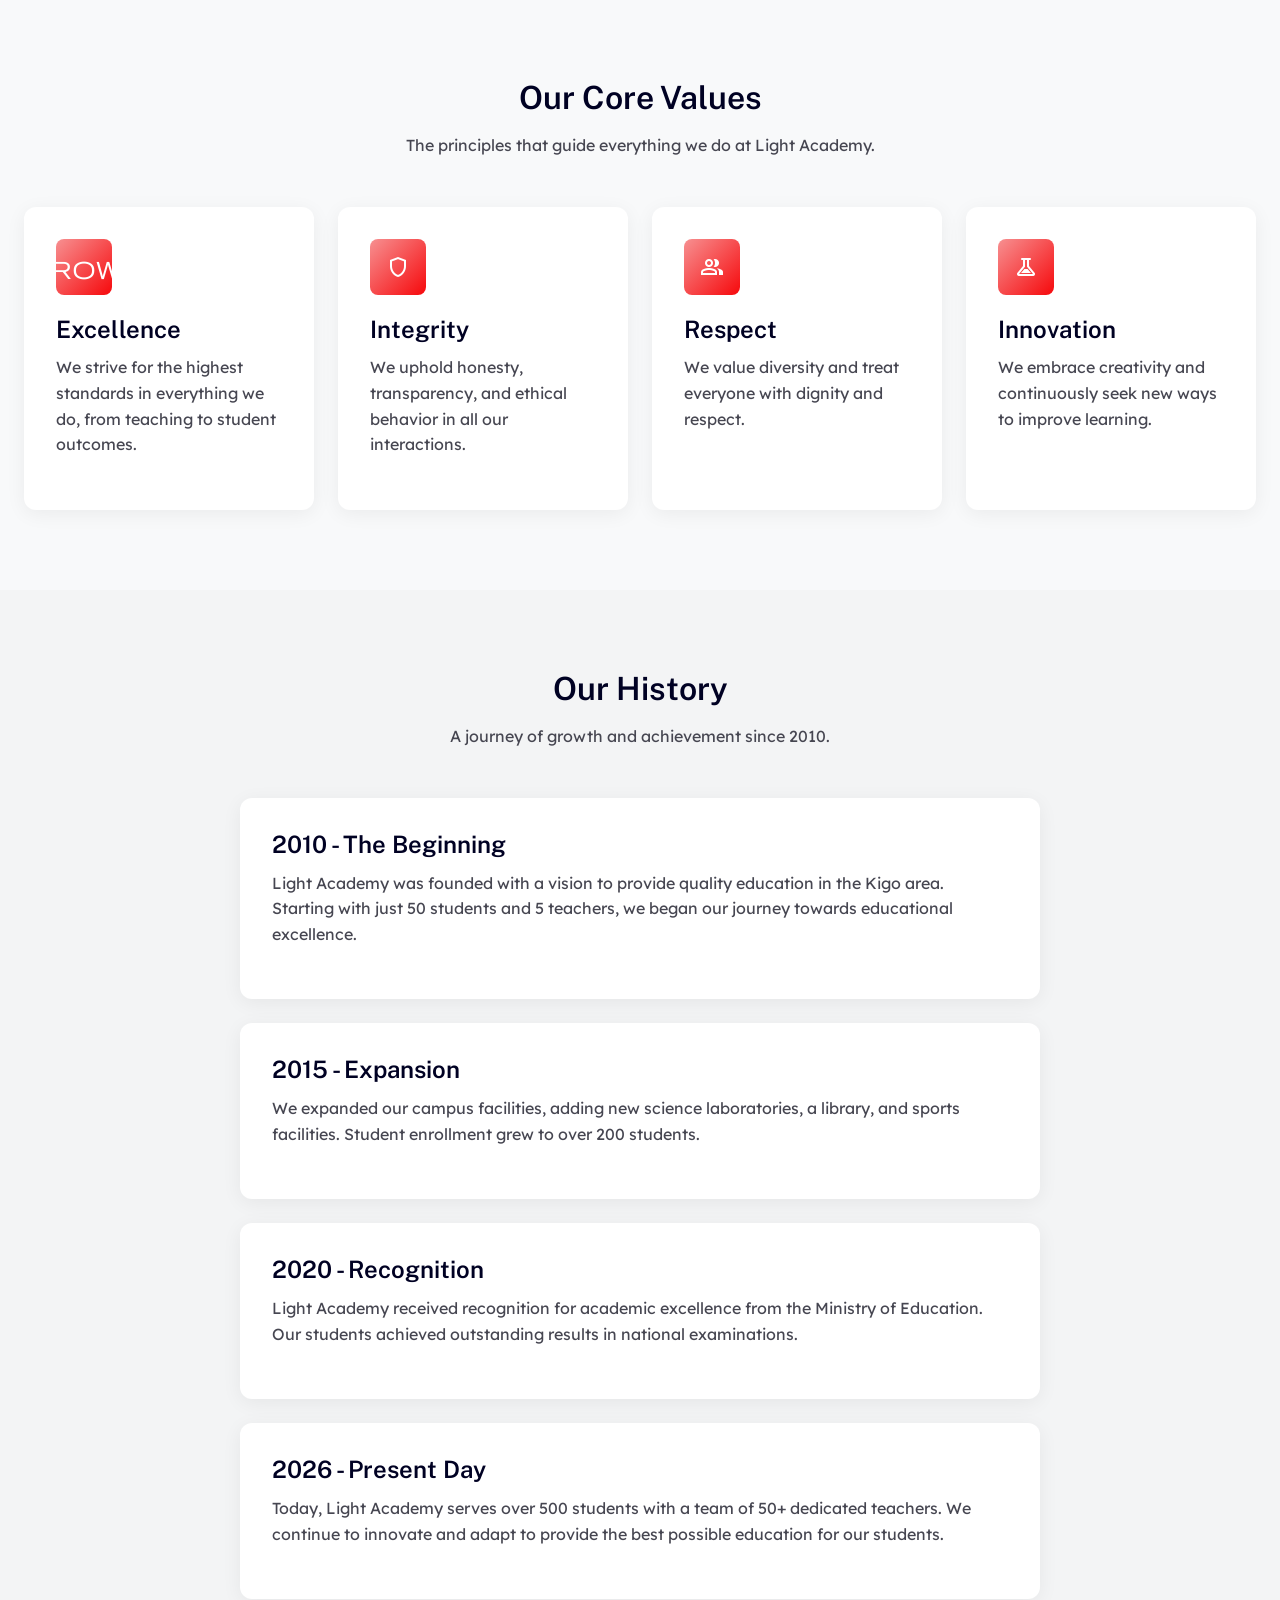
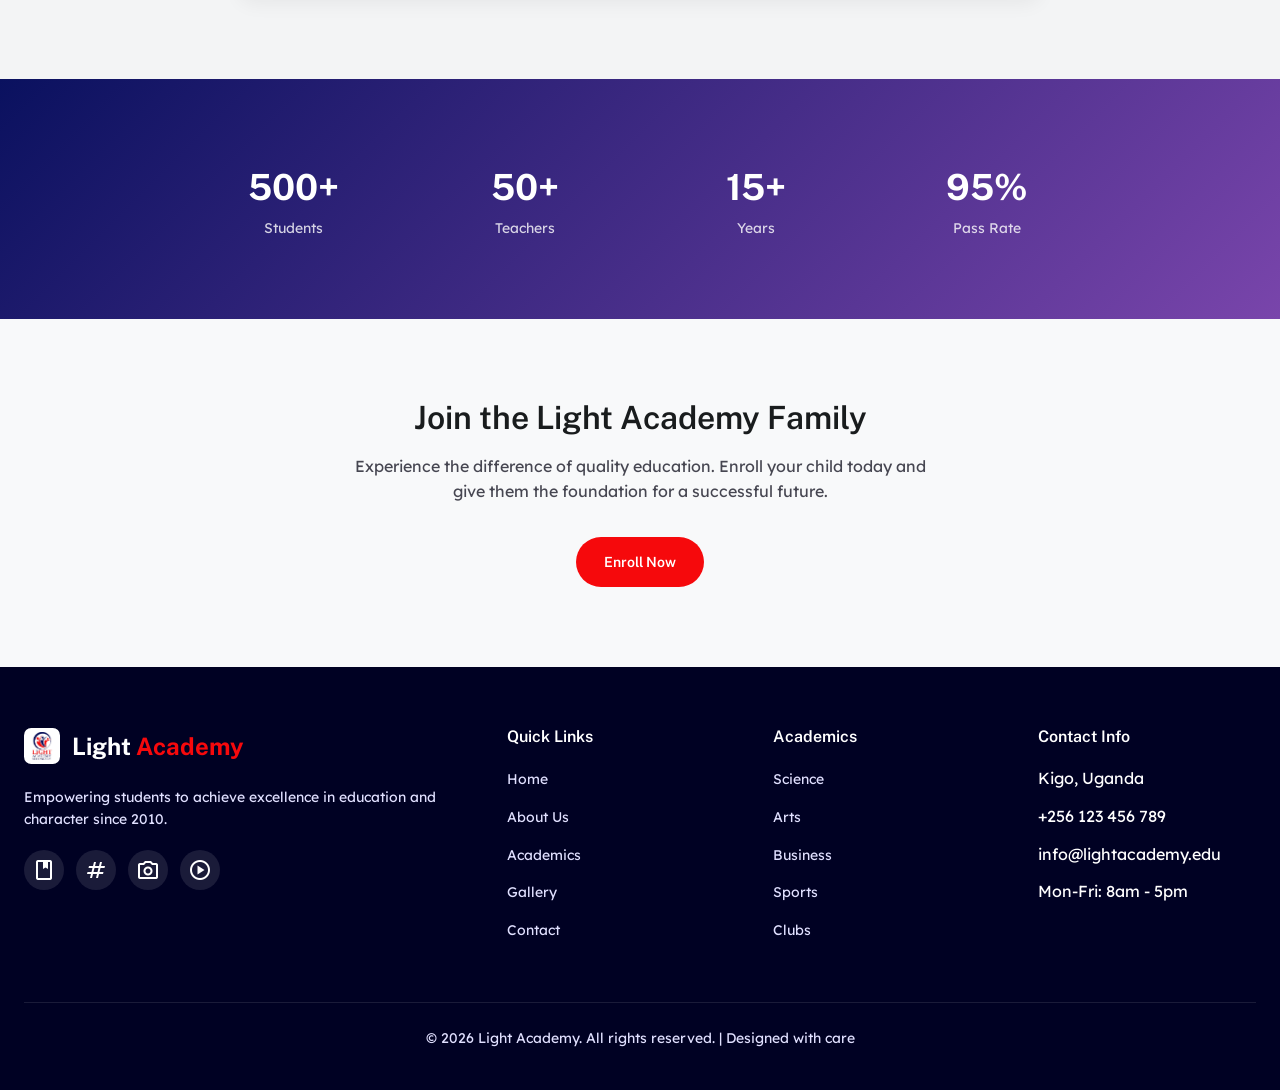
==== commit d50a0f01: "About page edits" ====
--- a/about.html
+++ b/about.html
@@ -20,7 +20,7 @@
     <header class="header">
         <div class="header-container">
             <a href="index.html" class="logo">
-                <div class="logo-icon">LA</div>
+                <img width="36px" height="36px" src="/assets/logos/light-logo.png" alt="LOGO" />
                 <div class="logo-text">Light <span>Academy</span></div>
             </a>
             
@@ -43,9 +43,10 @@
     </header>
 
     <!-- Page Header -->
-    <section class="hero" style="min-height: 400px;">
+    <section class="hero" style="display: relative; min-height: 400px;">
+        <div class="other-hero-bg-img"></div>
         <div class="hero-content" style="padding: 60px 24px;">
-            <div class="hero-text" style="text-align: center; max-width: 800px; margin: 0 auto;">
+            <div class="hero-text" style="text-align: left; max-width: 800px; margin: 0 auto;">
                 <h1>About Light Academy</h1>
                 <p>Discover our story, mission, and the values that drive us forward.</p>
             </div>
@@ -62,7 +63,7 @@
                     <p>We strive to create an inclusive learning environment where every student feels valued and supported in their academic journey.</p>
                 </div>
                 <div class="about-image">
-                    <img src="https://images.unsplash.com/photo-1524178232363-1fb2b075b655?w=500&h=400&fit=crop" alt="Mission">
+                    <img src="/assets/images/graduation-all.jpeg" alt="Mission">
                 </div>
             </div>
         </div>
@@ -73,7 +74,7 @@
         <div class="container">
             <div class="about-grid">
                 <div class="about-image">
-                    <img src="https://images.unsplash.com/photo-1497633762265-9d179a990aa6?w=500&h=400&fit=crop" alt="Vision">
+                    <img src="/assets/images/trophies.jpeg" alt="Vision">
                 </div>
                 <div class="about-content">
                     <h2>Our Vision</h2>
@@ -95,7 +96,7 @@
             <div class="cards-grid">
                 <div class="card">
                     <div class="card-icon">
-                        <span class="material-symbols-outlined">lightbulb</span>
+                        <span class="material-symbols-outlined">crown</span>
                     </div>
                     <h3>Excellence</h3>
                     <p>We strive for the highest standards in everything we do, from teaching to student outcomes.</p>
@@ -119,7 +120,7 @@
                 
                 <div class="card">
                     <div class="card-icon">
-                        <span class="material-symbols-outlined">innovation</span>
+                        <span class="material-symbols-outlined">experiment</span>
                     </div>
                     <h3>Innovation</h3>
                     <p>We embrace creativity and continuously seek new ways to improve learning.</p>
@@ -155,39 +156,6 @@
                 <div class="card">
                     <h3>2026 - Present Day</h3>
                     <p>Today, Light Academy serves over 500 students with a team of 50+ dedicated teachers. We continue to innovate and adapt to provide the best possible education for our students.</p>
-                </div>
-            </div>
-        </div>
-    </section>
-
-    <!-- Team Section -->
-    <section class="section">
-        <div class="container">
-            <div class="section-header">
-                <h2>Our Leadership Team</h2>
-                <p>Meet the dedicated professionals guiding Light Academy forward.</p>
-            </div>
-            
-            <div class="cards-grid">
-                <div class="card" style="text-align: center;">
-                    <img src="https://images.unsplash.com/photo-1560250097-0b93528c311a?w=200&h=200&fit=crop" alt="Principal" style="width: 120px; height: 120px; border-radius: 50%; object-fit: cover; margin-bottom: 16px;">
-                    <h3>Mr. John Kato</h3>
-                    <p style="color: var(--secondary); font-weight: 600; margin-bottom: 8px;">School Principal</p>
-                    <p>Over 20 years of experience in education leadership.</p>
-                </div>
-                
-                <div class="card" style="text-align: center;">
-                    <img src="https://images.unsplash.com/photo-1573496359142-b8d87734a5a2?w=200&h=200&fit=crop" alt="Deputy Principal" style="width: 120px; height: 120px; border-radius: 50%; object-fit: cover; margin-bottom: 16px;">
-                    <h3>Mrs. Sarah Namukuru</h3>
-                    <p style="color: var(--secondary); font-weight: 600; margin-bottom: 8px;">Deputy Principal</p>
-                    <p>Specialist in curriculum development and student welfare.</p>
-                </div>
-                
-                <div class="card" style="text-align: center;">
-                    <img src="https://images.unsplash.com/photo-1472099645785-5658abf4ff4e?w=200&h=200&fit=crop" alt="Academic Director" style="width: 120px; height: 120px; border-radius: 50%; object-fit: cover; margin-bottom: 16px;">
-                    <h3>Mr. David Okello</h3>
-                    <p style="color: var(--secondary); font-weight: 600; margin-bottom: 8px;">Academic Director</p>
-                    <p>Expert in science education and research methodology.</p>
                 </div>
             </div>
         </div>
@@ -231,13 +199,13 @@
         <div class="footer-grid">
             <div class="footer-brand">
                 <div class="logo">
-                    <div class="logo-icon">LA</div>
+                    <img width="36px" height="36px" style="background-color: white; border-radius: 20%; padding: 4px;" src="/assets/logos/light-logo.png" alt="LOGO" />
                     <div class="logo-text">Light <span>Academy</span></div>
                 </div>
                 <p>Empowering students to achieve excellence in education and character since 2010.</p>
                 <div class="social-links">
-                    <a href="#" class="social-link" aria-label="Facebook">
-                        <span class="material-symbols-outlined">facebook</span>
+                    <a href="#" class="social-link" aria-label="Blog">
+                        <span class="material-symbols-outlined">book</span>
                     </a>
                     <a href="#" class="social-link" aria-label="Twitter">
                         <span class="material-symbols-outlined">tag</span>
--- a/css/styles.css
+++ b/css/styles.css
@@ -1,22 +1,18 @@
-/* ========================================
-   LIGHT ACADEMY - Main Stylesheet
-   ======================================== */
-
-/* CSS Variables - Based on your design system */
+
+/* CSS Variables */
 :root {
-    /* Colors from your UI */
     --primary: #000123;
-    --primary-container: #0a115f;
+    --primary-container: #f79091;
     --primary-fixed: #e0e0ff;
     --on-primary: #ffffff;
     --on-primary-fixed: #070d5d;
     --on-primary-container: #787fcd;
     
-    --secondary: #7945ab;
-    --secondary-container: #ca93ff;
+    --secondary: #f6090c;
+    --secondary-container: #fa9698;
     --secondary-fixed: #f0dbff;
     --on-secondary: #ffffff;
-    --on-secondary-container: #582289;
+    --on-secondary-container: #d1080c;
     
     --tertiary: #130000;
     --tertiary-container: #460000;
@@ -105,9 +101,7 @@
     transition: color 0.3s ease;
 }
 
-/* ========================================
-   HEADER & NAVIGATION
-   ======================================== */
+/* HEADER & NAVIGATION */
 .header {
     background-color: var(--surface-lowest);
     box-shadow: 0 2px 8px rgba(0, 0, 0, 0.08);
@@ -200,15 +194,13 @@
     transition: all 0.3s ease;
 }
 
-/* ========================================
-   HERO SECTION
-   ======================================== */
+/* HERO SECTION */
 .hero {
     position: relative;
     min-height: 600px;
     display: flex;
     align-items: center;
-    background: linear-gradient(135deg, var(--primary-container) 0%, var(--primary) 100%);
+    background: linear-gradient(-30deg, var(--on-primary-container) 0%,var(--primary) 30% , var(--primary) 100%);
     overflow: hidden;
 }
 
@@ -304,9 +296,7 @@
     color: var(--primary);
 }
 
-/* ========================================
-   SECTIONS
-   ======================================== */
+/* SECTIONS */
 .section {
     padding: 80px 24px;
 }
@@ -332,12 +322,10 @@
     margin: 0 auto;
 }
 
-/* ========================================
-   CARDS
-   ======================================== */
+/* CARDS */
 .cards-grid {
     display: grid;
-    grid-template-columns: repeat(auto-fit, minmax(300px, 1fr));
+    grid-template-columns: repeat(auto-fit, minmax(250px, 1fr));
     gap: 24px;
 }
 
@@ -390,9 +378,17 @@
     gap: 12px;
 }
 
-/* ========================================
-   ABOUT SECTION
-   ======================================== */
+/* ABOUT SECTION */
+.other-hero-bg-img {
+    position: absolute;
+    top: 0;
+    left: 0;
+    right: 0;
+    bottom: 0;
+    background: url('/assets/images/hostel.jpg') center/cover no-repeat;
+    opacity: 0.3;
+}
+
 .about-section {
     background-color: var(--surface-container-low);
 }
@@ -411,6 +407,7 @@
 .about-image img {
     width: 100%;
     border-radius: var(--radius-lg);
+    box-shadow: 2px 3px 5px rgba(0, 0, 0, 0.3);
 }
 
 .about-image::after {
@@ -420,8 +417,9 @@
     left: 20px;
     right: -20px;
     bottom: -20px;
-    border: 3px solid var(--secondary);
+    border: 3px solid var(--secondary-container);
     border-radius: var(--radius-lg);
+    background-color: var(--secondary-container);
     z-index: -1;
 }
 
@@ -437,7 +435,7 @@
 
 .stats-grid {
     display: grid;
-    grid-template-columns: repeat(3, 1fr);
+    grid-template-columns: repeat(4, 1fr);
     gap: 24px;
     margin-top: 32px;
 }
@@ -458,9 +456,7 @@
     color: var(--on-surface-variant);
 }
 
-/* ========================================
-   ACADEMICS / PROGRAMS
-   ======================================== */
+/* ACADEMICS / PROGRAMS */
 .programs-grid {
     display: grid;
     grid-template-columns: repeat(auto-fit, minmax(350px, 1fr));
@@ -537,9 +533,7 @@
     font-weight: 700;
 }
 
-/* ========================================
-   GALLERY
-   ======================================== */
+/* GALLERY */
 .gallery-grid {
     display: grid;
     grid-template-columns: repeat(auto-fill, minmax(280px, 1fr));
@@ -662,9 +656,7 @@
     transform: scale(1.2);
 }
 
-/* ========================================
-   CONTACT / REGISTRATION FORM
-   ======================================== */
+/* CONTACT / REGISTRATION FORM */
 .contact-section {
     background-color: var(--surface-container-low);
 }
@@ -843,9 +835,7 @@
     display: block;
 }
 
-/* ========================================
-   FOOTER
-   ======================================== */
+/* FOOTER */
 .footer {
     background-color: var(--primary);
     color: white;
@@ -928,9 +918,7 @@
     font-size: 14px;
 }
 
-/* ========================================
-   ANIMATIONS
-   ======================================== */
+/* ANIMATIONS */
 @keyframes fadeInUp {
     from {
         opacity: 0;
@@ -958,9 +946,7 @@
     to { opacity: 1; }
 }
 
-/* ========================================
-   RESPONSIVE DESIGN
-   ======================================== */
+/* RESPONSIVE DESIGN */
 @media (max-width: 1024px) {
     .hero-content {
         grid-template-columns: 1fr;
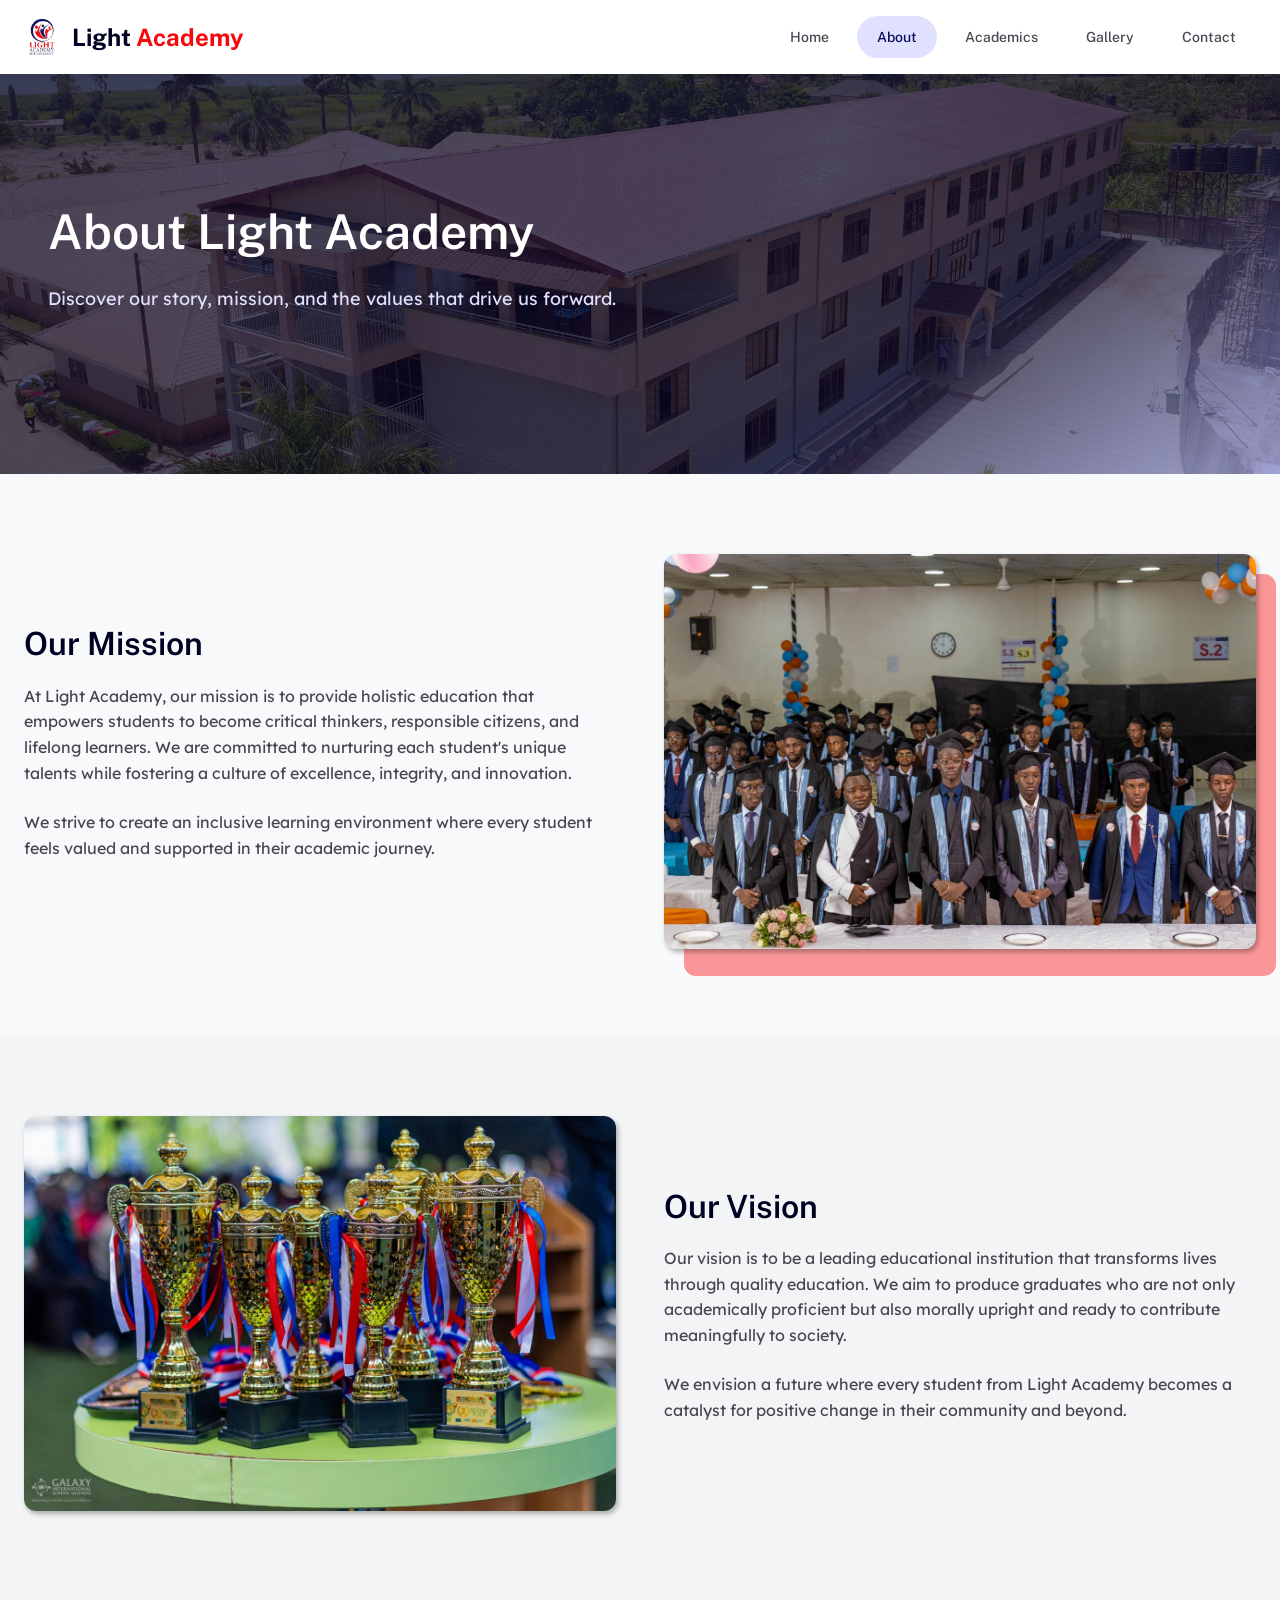
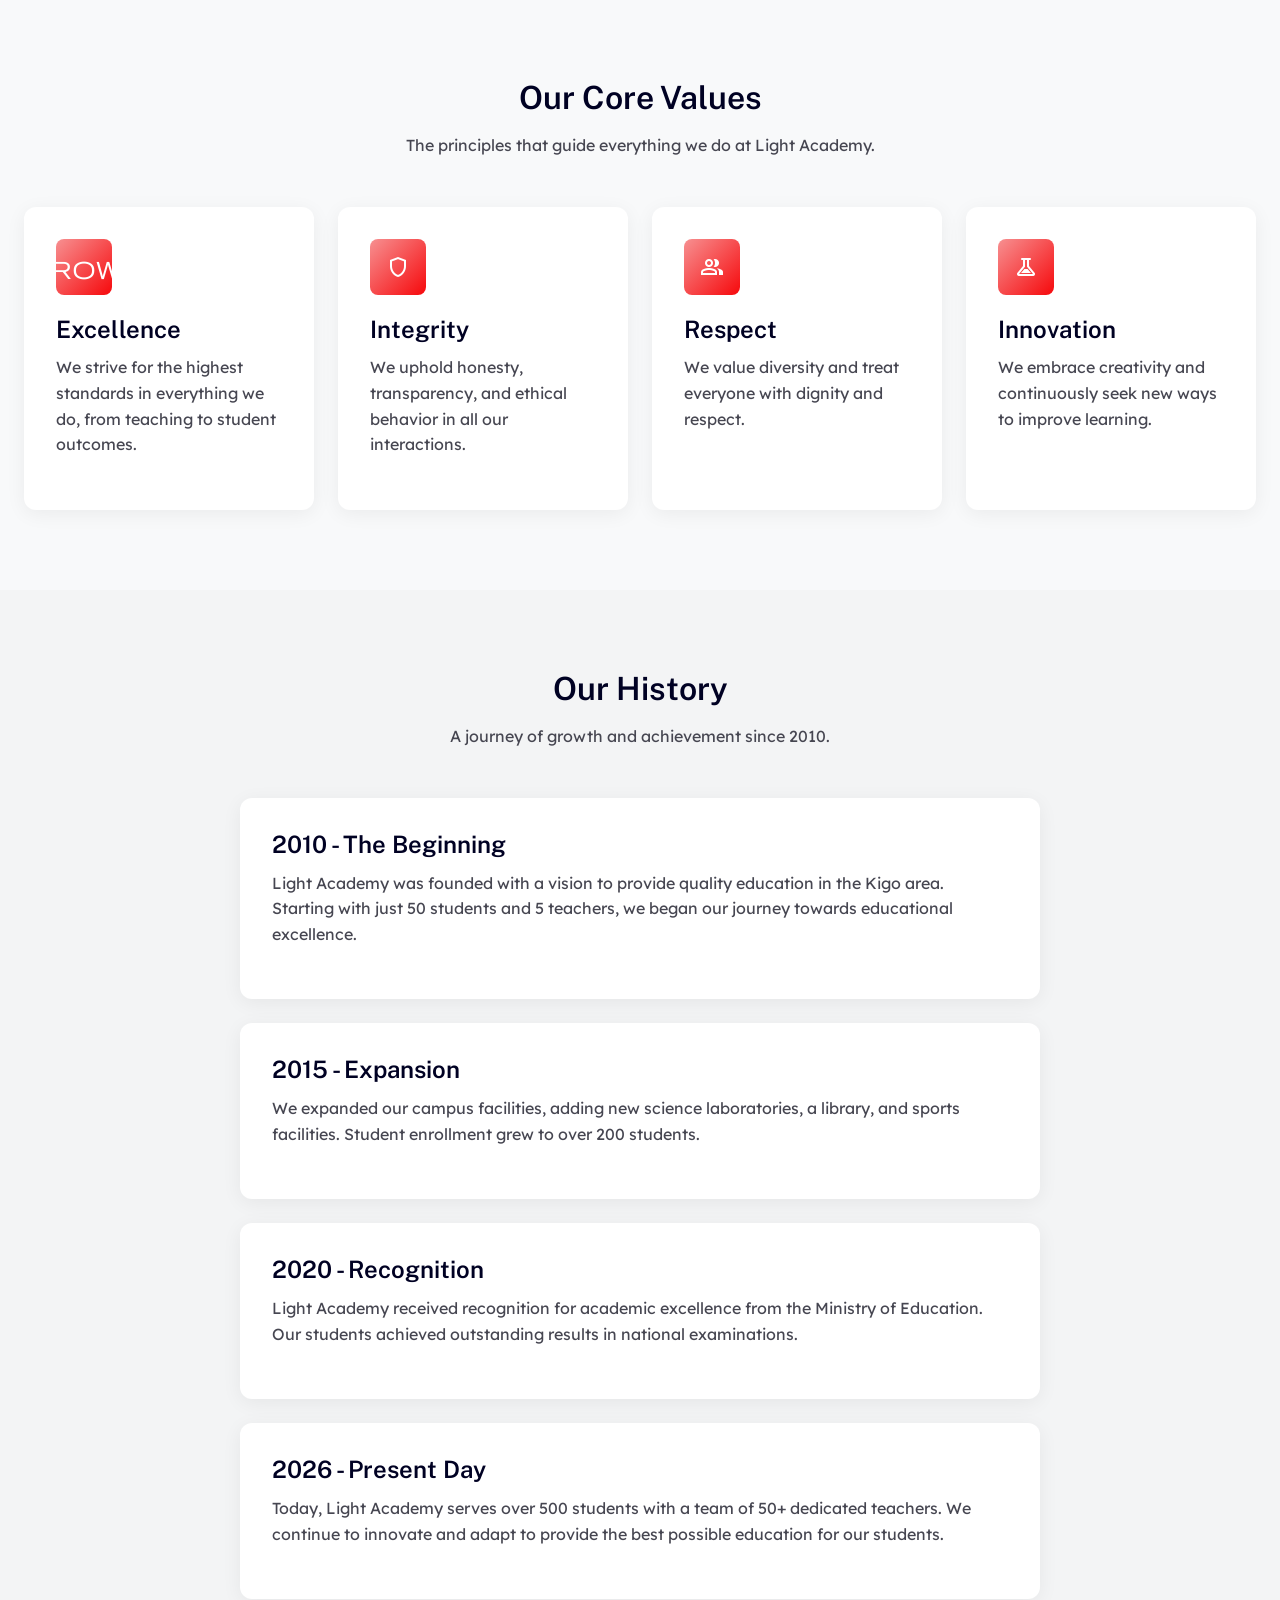
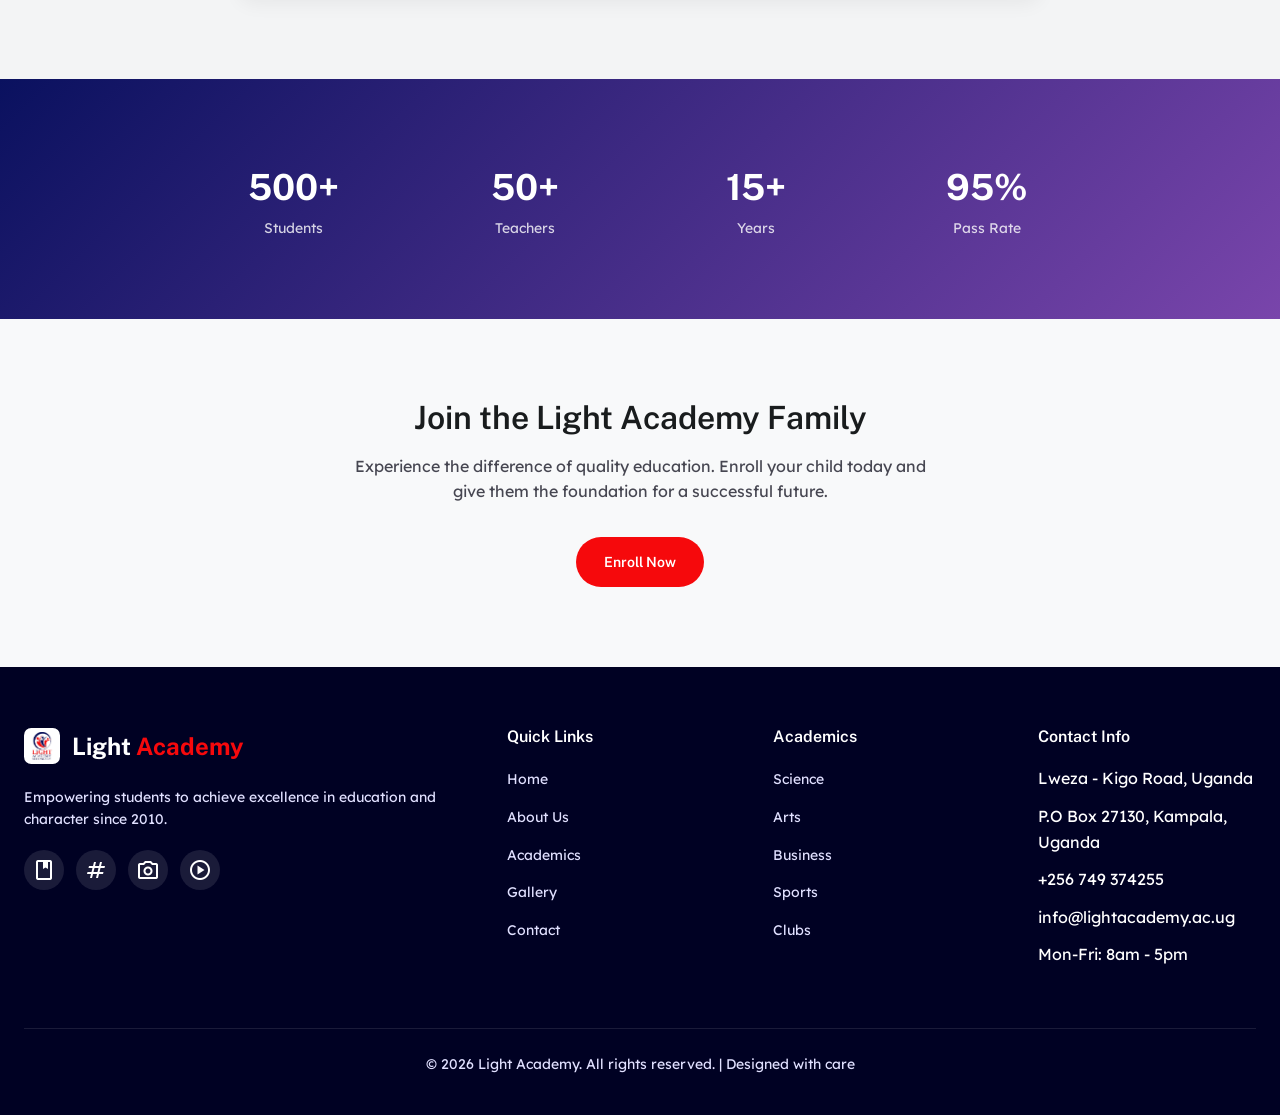
==== commit 957ae3a1: "favicon + footer contact info" ====
--- a/about.html
+++ b/about.html
@@ -12,6 +12,8 @@
     <link href="https://fonts.googleapis.com/css2?family=Public+Sans:wght@400;500;600;700;800;900&family=Lexend:wght@300;400;500;600&display=swap" rel="stylesheet">
     <link href="https://fonts.googleapis.com/css2?family=Material+Symbols+Outlined:wght,FILL@100..700,0..1&display=swap" rel="stylesheet">
     
+    <!-- Favicon -->
+    <link rel="icon" href="./assets/logos/light-logo.png" type="image/x-icon">
     <!-- Styles -->
     <link rel="stylesheet" href="css/styles.css">
 </head>
@@ -20,7 +22,7 @@
     <header class="header">
         <div class="header-container">
             <a href="index.html" class="logo">
-                <img width="36px" height="36px" src="/assets/logos/light-logo.png" alt="LOGO" />
+                <img width="36px" height="36px" src="./assets/logos/light-logo.png" alt="LOGO" />
                 <div class="logo-text">Light <span>Academy</span></div>
             </a>
             
@@ -63,7 +65,7 @@
                     <p>We strive to create an inclusive learning environment where every student feels valued and supported in their academic journey.</p>
                 </div>
                 <div class="about-image">
-                    <img src="/assets/images/graduation-all.jpeg" alt="Mission">
+                    <img src="./assets/images/graduation-all.jpeg" alt="Mission">
                 </div>
             </div>
         </div>
@@ -74,7 +76,7 @@
         <div class="container">
             <div class="about-grid">
                 <div class="about-image">
-                    <img src="/assets/images/trophies.jpeg" alt="Vision">
+                    <img src="./assets/images/trophies.jpeg" alt="Vision">
                 </div>
                 <div class="about-content">
                     <h2>Our Vision</h2>
@@ -199,7 +201,7 @@
         <div class="footer-grid">
             <div class="footer-brand">
                 <div class="logo">
-                    <img width="36px" height="36px" style="background-color: white; border-radius: 20%; padding: 4px;" src="/assets/logos/light-logo.png" alt="LOGO" />
+                    <img width="36px" height="36px" style="background-color: white; border-radius: 20%; padding: 4px;" src="./assets/logos/light-logo.png" alt="LOGO" />
                     <div class="logo-text">Light <span>Academy</span></div>
                 </div>
                 <p>Empowering students to achieve excellence in education and character since 2010.</p>
@@ -244,9 +246,10 @@
             <div class="footer-column">
                 <h4>Contact Info</h4>
                 <ul class="footer-links">
-                    <li>Kigo, Uganda</li>
-                    <li>+256 123 456 789</li>
-                    <li>info@lightacademy.edu</li>
+                    <li>Lweza - Kigo Road, Uganda</li>
+                    <li>P.O Box 27130, Kampala, Uganda</li>
+                    <li>+256 749 374255</li>
+                    <li>info@lightacademy.ac.ug</li>
                     <li>Mon-Fri: 8am - 5pm</li>
                 </ul>
             </div>
--- a/css/styles.css
+++ b/css/styles.css
@@ -385,7 +385,7 @@
     left: 0;
     right: 0;
     bottom: 0;
-    background: url('/assets/images/hostel.jpg') center/cover no-repeat;
+    background: url('../assets/images/hostel.jpg') center/cover no-repeat;
     opacity: 0.3;
 }
 
